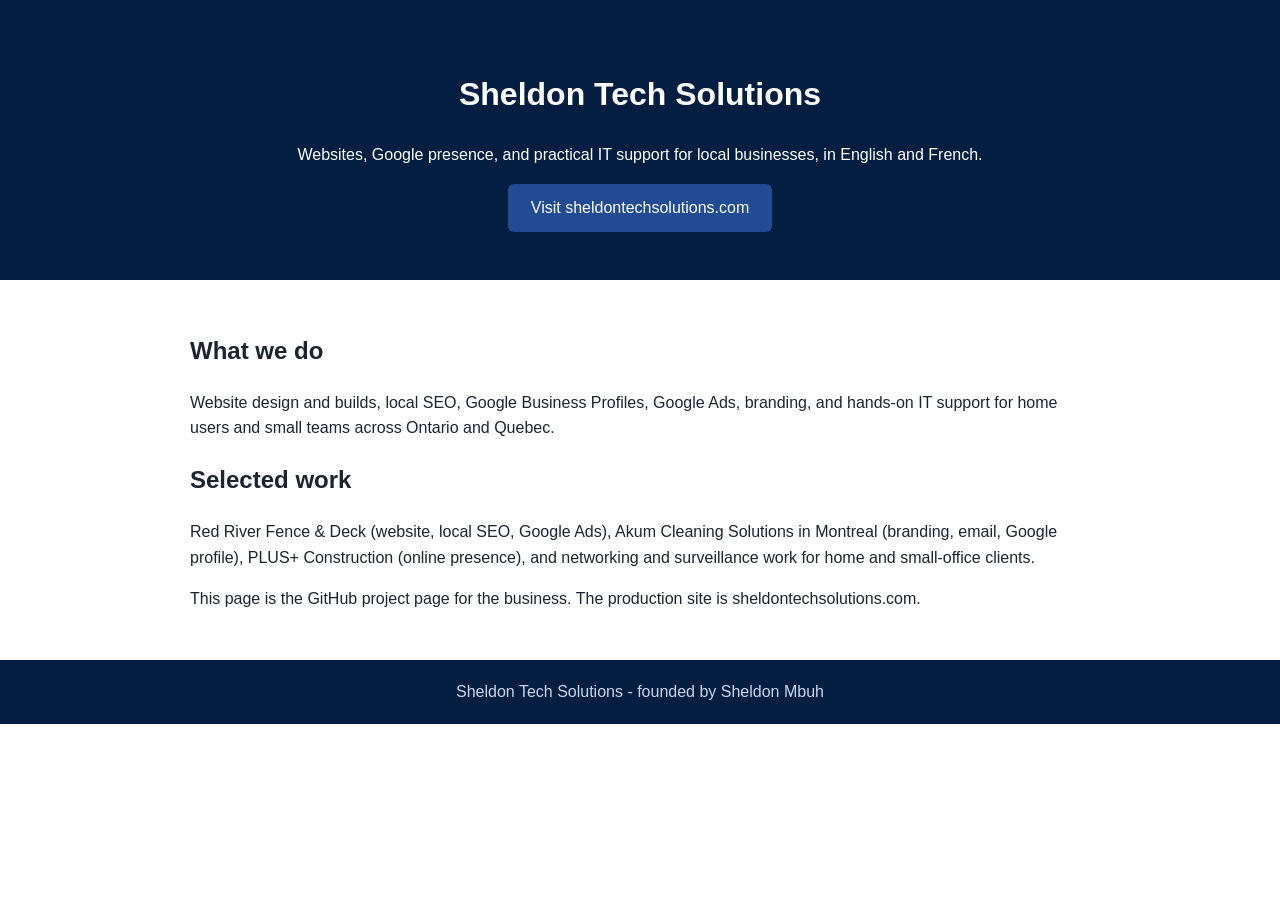
==== index.html @ 90eb74d3 "Add project page" ====
<!DOCTYPE html>
<html lang="en">
<head>
<meta charset="UTF-8">
<meta name="viewport" content="width=device-width, initial-scale=1.0">
<title>Sheldon Tech Solutions - Project Page</title>
<style>
  body { font-family: Arial, Helvetica, sans-serif; margin: 0; color: #1c2430; line-height: 1.6; }
  header { background: #041e42; color: #fff; padding: 3rem 5%; text-align: center; }
  section { padding: 2rem 5%; max-width: 900px; margin: 0 auto; }
  .btn { display: inline-block; background: #214b93; color: #fff; padding: 0.7rem 1.4rem; border-radius: 6px; text-decoration: none; }
  footer { background: #041e42; color: #c9d6f2; text-align: center; padding: 1.2rem 5%; }
</style>
</head>
<body>
<header>
  <h1>Sheldon Tech Solutions</h1>
  <p>Websites, Google presence, and practical IT support for local businesses, in English and French.</p>
  <a class="btn" href="https://sheldontechsolutions.com">Visit sheldontechsolutions.com</a>
</header>
<section>
  <h2>What we do</h2>
  <p>Website design and builds, local SEO, Google Business Profiles, Google Ads, branding, and hands-on IT support for home users and small teams across Ontario and Quebec.</p>
  <h2>Selected work</h2>
  <p>Red River Fence &amp; Deck (website, local SEO, Google Ads), Akum Cleaning Solutions in Montreal (branding, email, Google profile), PLUS+ Construction (online presence), and networking and surveillance work for home and small-office clients.</p>
  <p>This page is the GitHub project page for the business. The production site is sheldontechsolutions.com.</p>
</section>
<footer>Sheldon Tech Solutions - founded by Sheldon Mbuh</footer>
</body>
</html>
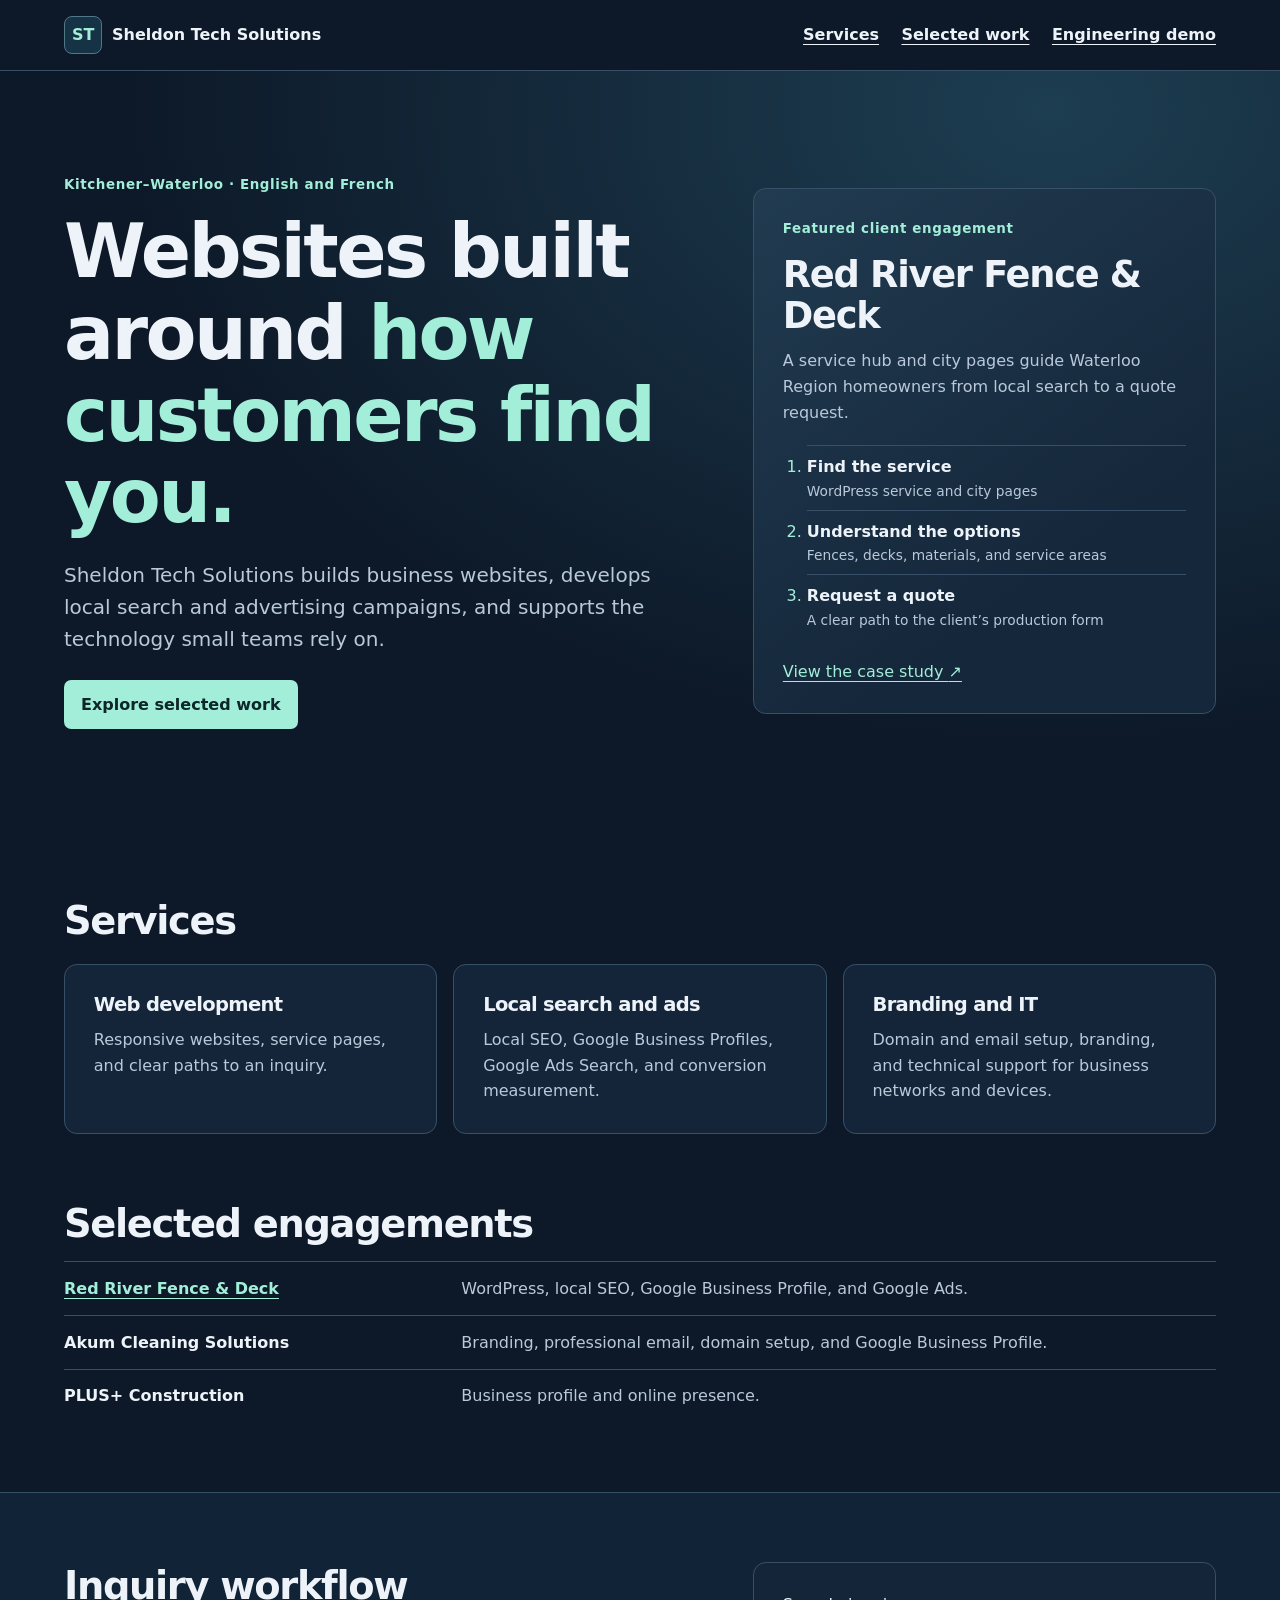
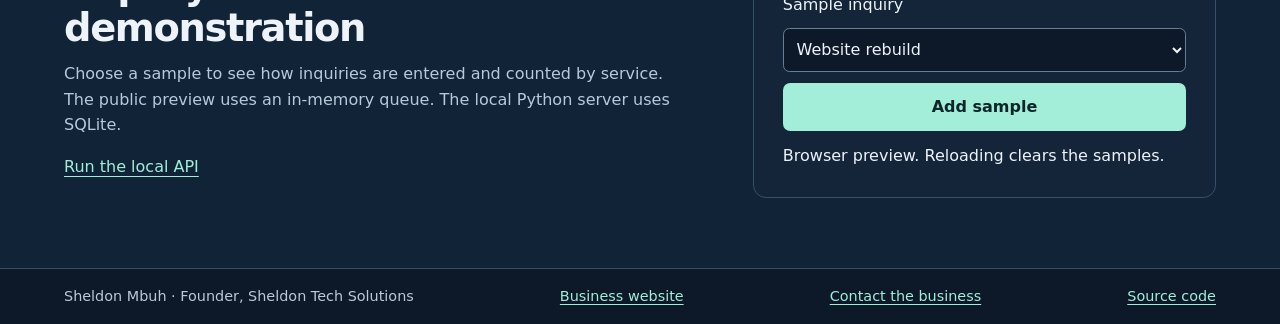
==== commit b4a05b1f: "Add agency portfolio and sample inquiry frontend" ====
--- a/index.html
+++ b/index.html
@@ -1,30 +1,97 @@
-<!DOCTYPE html>
+<!doctype html>
 <html lang="en">
 <head>
-<meta charset="UTF-8">
-<meta name="viewport" content="width=device-width, initial-scale=1.0">
-<title>Sheldon Tech Solutions - Project Page</title>
-<style>
-  body { font-family: Arial, Helvetica, sans-serif; margin: 0; color: #1c2430; line-height: 1.6; }
-  header { background: #041e42; color: #fff; padding: 3rem 5%; text-align: center; }
-  section { padding: 2rem 5%; max-width: 900px; margin: 0 auto; }
-  .btn { display: inline-block; background: #214b93; color: #fff; padding: 0.7rem 1.4rem; border-radius: 6px; text-decoration: none; }
-  footer { background: #041e42; color: #c9d6f2; text-align: center; padding: 1.2rem 5%; }
-</style>
+  <meta charset="utf-8">
+  <meta name="viewport" content="width=device-width, initial-scale=1">
+  <meta name="description" content="Founder-led web development, local search, and IT support for small businesses in Ontario and Quebec.">
+  <meta name="theme-color" content="#0d1928">
+  <title>Sheldon Tech Solutions | Web Development & Local Search</title>
+  <link rel="stylesheet" href="styles.css">
+  <script src="demo.js" defer></script>
 </head>
 <body>
-<header>
-  <h1>Sheldon Tech Solutions</h1>
-  <p>Websites, Google presence, and practical IT support for local businesses, in English and French.</p>
-  <a class="btn" href="https://sheldontechsolutions.com">Visit sheldontechsolutions.com</a>
-</header>
-<section>
-  <h2>What we do</h2>
-  <p>Website design and builds, local SEO, Google Business Profiles, Google Ads, branding, and hands-on IT support for home users and small teams across Ontario and Quebec.</p>
-  <h2>Selected work</h2>
-  <p>Red River Fence &amp; Deck (website, local SEO, Google Ads), Akum Cleaning Solutions in Montreal (branding, email, Google profile), PLUS+ Construction (online presence), and networking and surveillance work for home and small-office clients.</p>
-  <p>This page is the GitHub project page for the business. The production site is sheldontechsolutions.com.</p>
-</section>
-<footer>Sheldon Tech Solutions - founded by Sheldon Mbuh</footer>
+  <a class="skip" href="#main">Skip to content</a>
+  <header class="site-header">
+    <div class="wrap header-inner">
+      <a class="wordmark" href="./"><span class="mark" aria-hidden="true">ST</span> Sheldon Tech Solutions</a>
+      <nav aria-label="Main navigation">
+        <a href="#services">Services</a>
+        <a href="#work">Selected work</a>
+        <a href="#demo">Engineering demo</a>
+      </nav>
+    </div>
+  </header>
+  <main id="main">
+    <section class="hero">
+      <div class="wrap hero-inner">
+        <div>
+          <p class="location">Kitchener–Waterloo · English and French</p>
+          <h1>Websites built around <em>how customers find you.</em></h1>
+          <p class="lead">Sheldon Tech Solutions builds business websites, develops local search and advertising campaigns, and supports the technology small teams rely on.</p>
+          <a class="button" href="#work">Explore selected work</a>
+        </div>
+        <aside class="feature" aria-labelledby="feature-title">
+          <p class="location">Featured client engagement</p>
+          <h2 id="feature-title">Red River Fence &amp; Deck</h2>
+          <p>A service hub and city pages guide Waterloo Region homeowners from local search to a quote request.</p>
+          <ol class="journey">
+            <li><strong>Find the service</strong><span>WordPress service and city pages</span></li>
+            <li><strong>Understand the options</strong><span>Fences, decks, materials, and service areas</span></li>
+            <li><strong>Request a quote</strong><span>A clear path to the client’s production form</span></li>
+          </ol>
+          <a href="https://sheldonmbuh.github.io/red-river-fencing/">View the case study <span aria-hidden="true">↗</span></a>
+        </aside>
+      </div>
+    </section>
+    <section id="services" class="wrap section" aria-labelledby="services-title">
+      <h2 id="services-title">Services</h2>
+      <div class="cards">
+        <article><h3>Web development</h3><p>Responsive websites, service pages, and clear paths to an inquiry.</p></article>
+        <article><h3>Local search and ads</h3><p>Local SEO, Google Business Profiles, Google Ads Search, and conversion measurement.</p></article>
+        <article><h3>Branding and IT</h3><p>Domain and email setup, branding, and technical support for business networks and devices.</p></article>
+      </div>
+    </section>
+    <section id="work" class="wrap section work" aria-labelledby="work-title">
+      <h2 id="work-title">Selected engagements</h2>
+      <dl>
+        <div><dt><a href="https://github.com/sheldonmbuh/red-river-fencing">Red River Fence &amp; Deck</a></dt><dd>WordPress, local SEO, Google Business Profile, and Google Ads.</dd></div>
+        <div><dt>Akum Cleaning Solutions</dt><dd>Branding, professional email, domain setup, and Google Business Profile.</dd></div>
+        <div><dt>PLUS+ Construction</dt><dd>Business profile and online presence.</dd></div>
+      </dl>
+    </section>
+    <section id="demo" class="demo" aria-labelledby="demo-title">
+      <div class="wrap section demo-inner">
+        <div>
+          <h2 id="demo-title">Inquiry workflow demonstration</h2>
+          <p>Choose a sample to see how inquiries are entered and counted by service. The public preview uses an in-memory queue. The local Python server uses SQLite.</p>
+          <p><a href="https://github.com/sheldonmbuh/sheldon-tech-solutions#run-the-demo">Run the local API</a></p>
+          <a id="metrics-link" href="ops.html" hidden>Open local diagnostics</a>
+        </div>
+        <div class="demo-panel">
+          <form id="inquiry-form">
+            <label for="sample">Sample inquiry</label>
+            <select id="sample" name="sample">
+              <option value="website">Website rebuild</option>
+              <option value="local-search">Local search setup</option>
+              <option value="network">Office network setup</option>
+            </select>
+            <button type="submit" class="button" disabled>Add sample</button>
+          </form>
+          <p id="demo-status" role="status" aria-live="polite"></p>
+          <div id="demo-report" hidden>
+            <p class="total"><strong id="demo-total">0</strong> sample inquiries</p>
+            <ul id="inquiry-list" aria-label="Inquiries by service"></ul>
+          </div>
+          <noscript>Enable JavaScript to try the queue.</noscript>
+        </div>
+      </div>
+    </section>
+  </main>
+  <footer class="wrap footer">
+    <span>Sheldon Mbuh · Founder, Sheldon Tech Solutions</span>
+    <a href="https://sheldontechsolutions.com/">Business website</a>
+    <a href="mailto:info@sheldontechsolutions.com">Contact the business</a>
+    <a href="https://github.com/sheldonmbuh/sheldon-tech-solutions">Source code</a>
+  </footer>
 </body>
 </html>
--- a/styles.css
+++ b/styles.css
@@ -0,0 +1,69 @@
+* { box-sizing: border-box; }
+:root {
+  color-scheme: dark;
+  font: 100%/1.6 system-ui, sans-serif;
+  color: #edf3f9;
+  background: #0d1928;
+  --muted: #b9c9da;
+  --accent: #a2eed8;
+  --line: #385067;
+  --panel: #14253a;
+}
+body { margin: 0; }
+[hidden] { display: none !important; }
+a { color: var(--accent); text-underline-offset: .22em; }
+a:hover { color: #d8fff2; }
+:focus-visible { outline: 3px solid #fdcf80; outline-offset: 4px; }
+h1, h2, h3 { margin: 0; line-height: 1.1; letter-spacing: -.035em; }
+h1 { font-size: clamp(2.6rem, 5.8vw, 5rem); max-width: 15ch; }
+h1 em { color: var(--accent); font-style: normal; }
+h2 { font-size: clamp(1.75rem, 3vw, 2.65rem); }
+h3 { font-size: 1.22rem; }
+p { margin: .75rem 0 1rem; }
+.wrap { width: min(72rem, calc(100% - 2.5rem)); margin-inline: auto; }
+.skip { position: absolute; z-index: 2; top: .5rem; left: .5rem; padding: .65rem; background: #0d1928; transform: translateY(-160%); }
+.skip:focus { transform: none; }
+.header-inner, nav, .footer { display: flex; flex-wrap: wrap; align-items: center; gap: .65rem 1.4rem; }
+.header-inner, .footer { justify-content: space-between; padding-block: 1rem; }
+.site-header, .footer { border-bottom: 1px solid var(--line); }
+.site-header nav a, .wordmark { color: #edf3f9; font-weight: 650; }
+.wordmark { display: inline-flex; align-items: center; gap: .6rem; text-decoration: none; }
+.mark { display: grid; place-items: center; width: 2.4rem; aspect-ratio: 1; border-radius: .5rem; border: 1px solid #507887; color: var(--accent); background: #163245; }
+.hero { background: radial-gradient(ellipse at 82% 5%, #1d3d51, transparent 62%); }
+.hero-inner, .demo-inner { display: grid; grid-template-columns: minmax(0, 1.35fr) minmax(0, 1fr); gap: clamp(1.25rem, 5vw, 4.75rem); align-items: center; }
+.hero-inner { padding-block: clamp(3rem, 8vw, 7rem); }
+.location { color: var(--accent); font-size: .84rem; font-weight: 720; letter-spacing: .045em; margin-block: 0 1rem; }
+.lead { max-width: 53ch; color: var(--muted); font-size: clamp(1.05rem, 2vw, 1.25rem); margin: 1.3rem 0 1.6rem; }
+.button { display: inline-flex; justify-content: center; align-items: center; min-height: 2.8rem; padding: .65rem 1rem; border: 1px solid transparent; border-radius: .45rem; background: var(--accent); color: #0d262a; font: inherit; font-weight: 750; cursor: pointer; text-decoration: none; }
+.button:hover { background: #c5f9e9; color: #0d262a; }
+.button:disabled { opacity: .65; cursor: wait; }
+.feature, .cards article, .demo-panel, .diagnostic { padding: clamp(1.15rem, 3vw, 1.8rem); background: var(--panel); border: 1px solid var(--line); border-radius: .8rem; }
+.feature { background: linear-gradient(145deg, #213b50, #15273b 70%); }
+.feature h2 { font-size: clamp(1.65rem, 3vw, 2.3rem); }
+.feature > p, .cards p, .demo-inner > div:first-child p, dd, .footer { color: var(--muted); }
+.feature .location { color: var(--accent); }
+.journey { padding-inline-start: 1.5rem; margin: 1.25rem 0; }
+.journey li { border-block-start: 1px solid var(--line); padding: .5rem 0; }
+.journey li::marker { color: var(--accent); }
+.journey span { color: var(--muted); display: block; font-size: .86rem; }
+.section { padding-block: clamp(2.3rem, 5.4vw, 4.5rem); }
+.cards { display: grid; grid-template-columns: repeat(3, minmax(0, 1fr)); gap: 1rem; margin-top: 1.35rem; }
+.cards p, #demo-status { margin-bottom: 0; }
+.work { padding-top: 0; }
+.work dl { margin-bottom: 0; }
+.work dl > div { display: grid; grid-template-columns: minmax(0, 1fr) minmax(0, 2fr); gap: .3rem 1.25rem; padding-block: .85rem; border-top: 1px solid var(--line); }
+dt { font-weight: 700; }
+dd { margin: 0; }
+.demo { background: #102337; border-block: 1px solid var(--line); }
+.demo-panel form { display: grid; gap: .65rem; }
+select { width: 100%; min-width: 0; min-height: 2.8rem; padding: .55rem; border: 1px solid #657f97; border-radius: .4rem; background: #0d1928; color: inherit; font: inherit; }
+.total { border-block-start: 1px solid var(--line); padding-block-start: .65rem; margin-bottom: 0; }
+#inquiry-list, #services-list { padding-inline-start: 1.3rem; }
+#inquiry-list:empty { display: none; }
+.footer { border-bottom: 0; font-size: .9rem; }
+.diagnostic { margin-block: 1rem; }
+@media (max-width: 46rem) {
+  .hero-inner, .demo-inner, .cards, .work dl > div { grid-template-columns: 1fr; }
+  .header-inner { align-items: flex-start; flex-direction: column; }
+  .wrap { width: calc(100% - 2rem); }
+}
